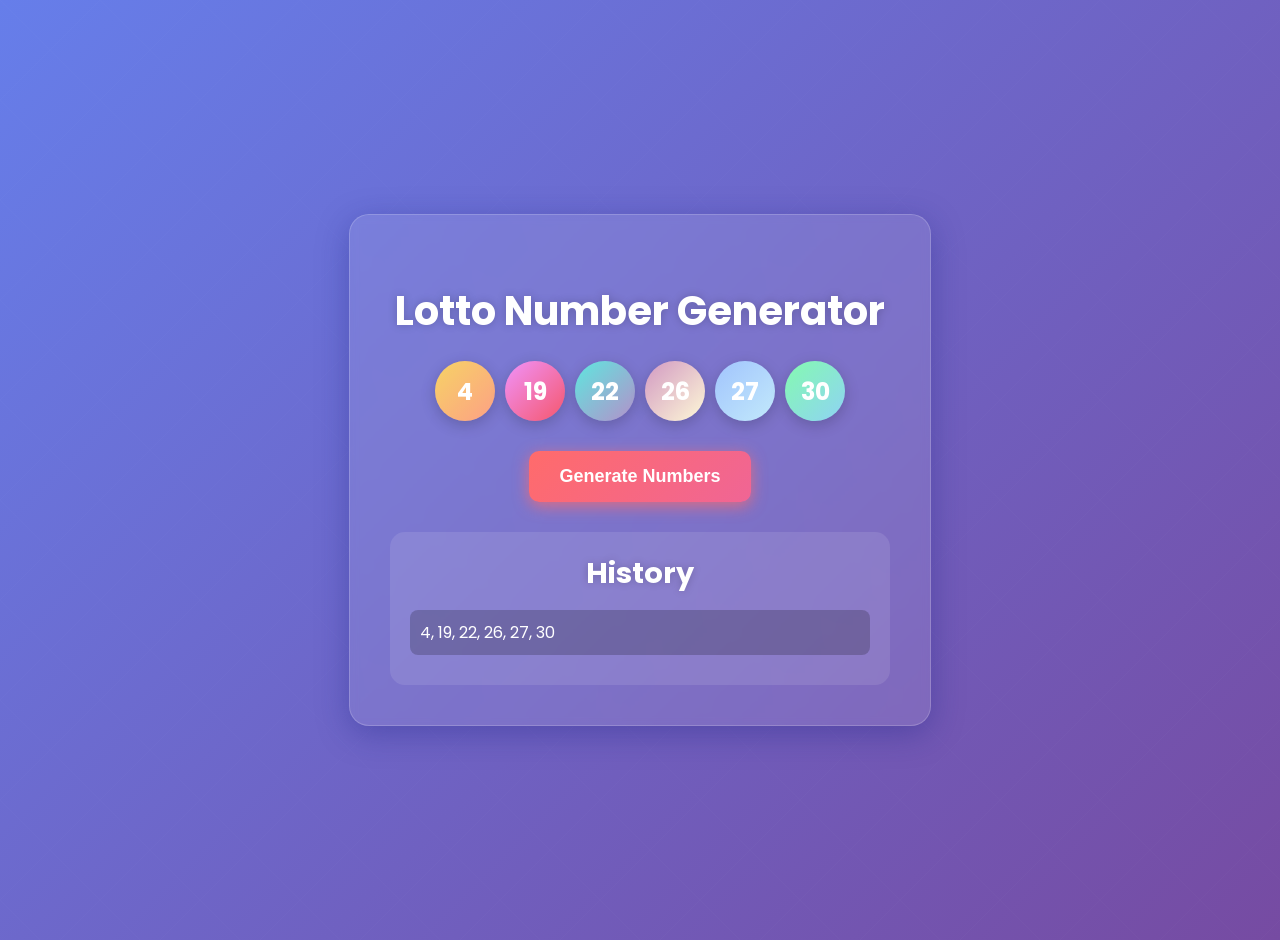
==== index.html @ d3667611 "chore: initial project commit with web components and firebase configuration" ====
<!DOCTYPE html>
<html lang="en">
<head>
    <meta charset="UTF-8">
    <meta name="viewport" content="width=device-width, initial-scale=1.0">
    <title>Lotto Number Generator</title>
    <link rel="stylesheet" href="style.css">
</head>
<body>
    <div class="container">
        <h1>Lotto Number Generator</h1>
        <lotto-display></lotto-display>
        <button id="generate-btn">Generate Numbers</button>
        <div class="history-container">
            <h2>History</h2>
            <ul id="history-list"></ul>
        </div>
    </div>
    <script src="main.js"></script>
</body>
</html>
---- style.css ----
@import url('https://fonts.googleapis.com/css2?family=Poppins:wght@400;600;700&display=swap');

body {
    font-family: 'Poppins', sans-serif;
    display: flex;
    justify-content: center;
    align-items: center;
    min-height: 100vh;
    margin: 0;
    background: linear-gradient(135deg, #667eea 0%, #764ba2 100%);
    position: relative;
    overflow-x: hidden;
    padding: 20px 0;
}

body::before {
    content: '';
    position: absolute;
    top: 0;
    left: 0;
    width: 100%;
    height: 100%;
    background-image: url('data:image/svg+xml,<svg xmlns="http://www.w3.org/2000/svg" width="100" height="100" viewBox="0 0 100 100"><rect width="100" height="100" fill="none"/><path d="M0,100 C25,75 75,25 100,0" stroke="rgba(255,255,255,0.05)" stroke-width="1" fill="none"/><path d="M0,0 C25,25 75,75 100,100" stroke="rgba(255,255,255,0.05)" stroke-width="1" fill="none"/></svg>');
    opacity: 0.3;
}

.container {
    text-align: center;
    background: rgba(255, 255, 255, 0.1);
    padding: 40px;
    border-radius: 20px;
    box-shadow: 0 8px 32px 0 rgba(31, 38, 135, 0.37);
    backdrop-filter: blur(4px);
    -webkit-backdrop-filter: blur(4px);
    border: 1px solid rgba(255, 255, 255, 0.18);
    max-width: 90%;
    width: 500px;
}

h1 {
    font-size: 2.5em;
    color: #fff;
    margin-bottom: 20px;
    text-shadow: 0 0 10px rgba(0,0,0,0.2);
}

lotto-display {
    display: block;
    margin-bottom: 30px;
}

#generate-btn {
    padding: 15px 30px;
    font-size: 18px;
    font-weight: 600;
    cursor: pointer;
    border: none;
    border-radius: 10px;
    background: linear-gradient(135deg, #ff6b6b, #f06595);
    color: white;
    transition: all 0.3s ease;
    box-shadow: 0 4px 15px 0 rgba(255, 107, 107, 0.75);
    margin-bottom: 30px;
}

#generate-btn:hover {
    transform: translateY(-3px);
    box-shadow: 0 6px 20px 0 rgba(255, 107, 107, 0.9);
}

.history-container {
    background: rgba(255, 255, 255, 0.1);
    padding: 20px;
    border-radius: 15px;
}

h2 {
    color: #fff;
    font-size: 1.8em;
    margin-top: 0;
    margin-bottom: 15px;
    text-shadow: 0 0 8px rgba(0,0,0,0.2);
}

#history-list {
    list-style: none;
    padding: 0;
    margin: 0;
    max-height: 200px;
    overflow-y: auto;
}

#history-list li {
    background: rgba(0, 0, 0, 0.2);
    color: #fff;
    padding: 10px;
    border-radius: 8px;
    margin-bottom: 10px;
    display: flex;
    justify-content: space-between;
    align-items: center;
    font-size: 16px;
}
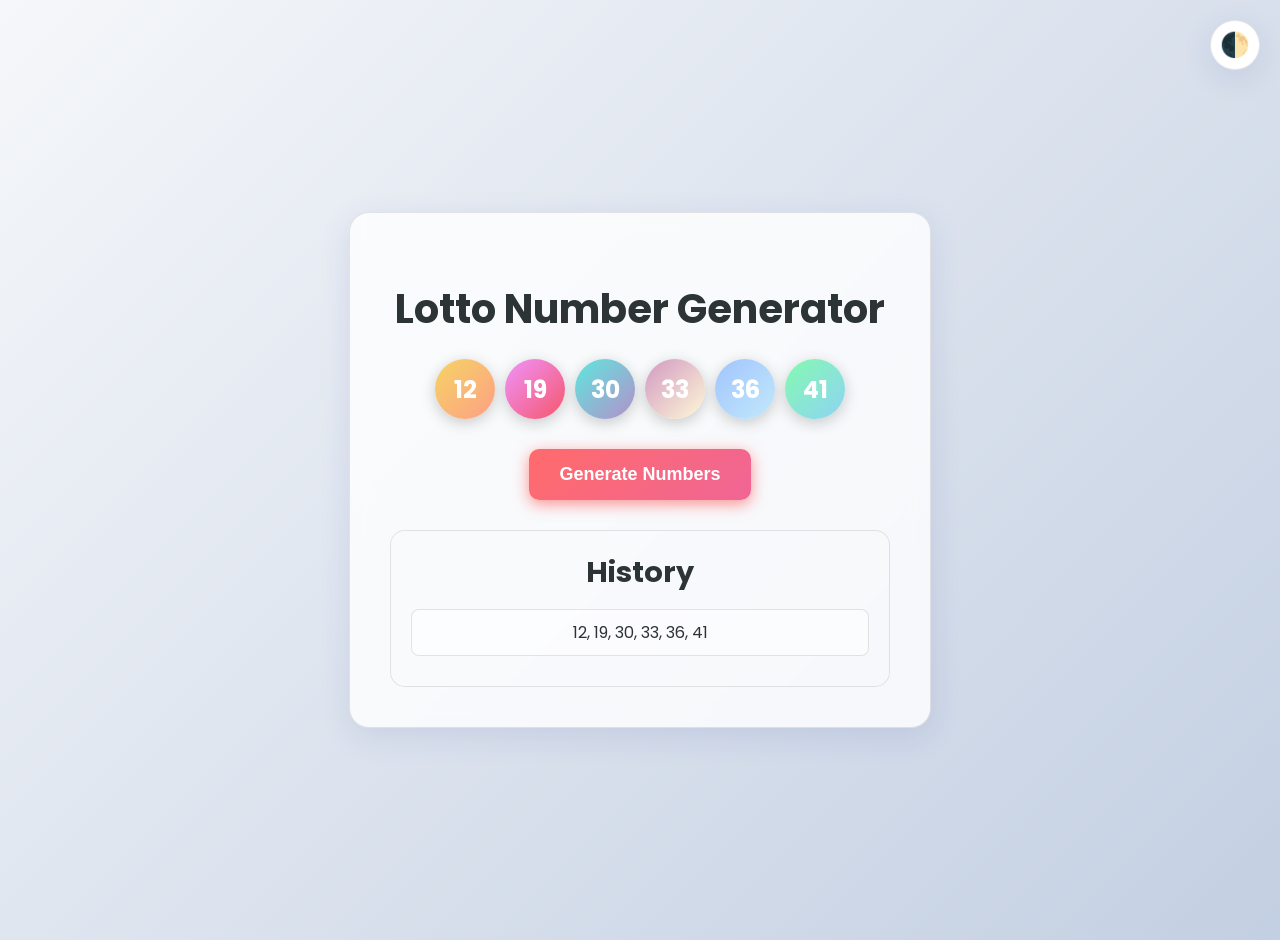
==== commit 02739ecc: "feat: add dark/light mode toggle with persistence" ====
--- a/index.html
+++ b/index.html
@@ -8,6 +8,9 @@
     <link rel="stylesheet" href="style.css">
 </head>
 <body>
+    <div class="theme-toggle">
+        <button id="theme-btn" title="Toggle Theme">🌓</button>
+    </div>
     <div class="container">
         <h1>Lotto Number Generator</h1>
         <lotto-display></lotto-display>
--- a/style.css
+++ b/style.css
@@ -1,5 +1,28 @@
+@import url('https://fonts.googleapis.com/css2?family=Poppins:wght@400;600;700&display=swap');
 
-@import url('https://fonts.googleapis.com/css2?family=Poppins:wght@400;600;700&display=swap');
+:root {
+    --bg-gradient: linear-gradient(135deg, #f5f7fa 0%, #c3cfe2 100%);
+    --container-bg: rgba(255, 255, 255, 0.8);
+    --text-color: #2d3436;
+    --heading-color: #2d3436;
+    --border-color: rgba(0, 0, 0, 0.1);
+    --card-shadow: 0 8px 32px 0 rgba(31, 38, 135, 0.1);
+    --history-item-bg: rgba(255, 255, 255, 0.5);
+    --history-text: #2d3436;
+    --toggle-bg: #fff;
+}
+
+.dark-mode {
+    --bg-gradient: linear-gradient(135deg, #2d3436 0%, #000000 100%);
+    --container-bg: rgba(45, 52, 54, 0.7);
+    --text-color: #dfe6e9;
+    --heading-color: #ffffff;
+    --border-color: rgba(255, 255, 255, 0.1);
+    --card-shadow: 0 8px 32px 0 rgba(0, 0, 0, 0.5);
+    --history-item-bg: rgba(0, 0, 0, 0.3);
+    --history-text: #dfe6e9;
+    --toggle-bg: #2d3436;
+}
 
 body {
     font-family: 'Poppins', sans-serif;
@@ -8,10 +31,12 @@
     align-items: center;
     min-height: 100vh;
     margin: 0;
-    background: linear-gradient(135deg, #667eea 0%, #764ba2 100%);
+    background: var(--bg-gradient);
+    color: var(--text-color);
     position: relative;
     overflow-x: hidden;
     padding: 20px 0;
+    transition: background 0.5s ease;
 }
 
 body::before {
@@ -22,27 +47,54 @@
     width: 100%;
     height: 100%;
     background-image: url('data:image/svg+xml,<svg xmlns="http://www.w3.org/2000/svg" width="100" height="100" viewBox="0 0 100 100"><rect width="100" height="100" fill="none"/><path d="M0,100 C25,75 75,25 100,0" stroke="rgba(255,255,255,0.05)" stroke-width="1" fill="none"/><path d="M0,0 C25,25 75,75 100,100" stroke="rgba(255,255,255,0.05)" stroke-width="1" fill="none"/></svg>');
-    opacity: 0.3;
+    opacity: 0.1;
+}
+
+.theme-toggle {
+    position: fixed;
+    top: 20px;
+    right: 20px;
+    z-index: 1000;
+}
+
+#theme-btn {
+    background: var(--toggle-bg);
+    border: 1px solid var(--border-color);
+    border-radius: 50%;
+    width: 50px;
+    height: 50px;
+    cursor: pointer;
+    display: flex;
+    justify-content: center;
+    align-items: center;
+    font-size: 24px;
+    box-shadow: var(--card-shadow);
+    transition: all 0.3s ease;
+    color: var(--text-color);
+}
+
+#theme-btn:hover {
+    transform: scale(1.1);
 }
 
 .container {
     text-align: center;
-    background: rgba(255, 255, 255, 0.1);
+    background: var(--container-bg);
     padding: 40px;
     border-radius: 20px;
-    box-shadow: 0 8px 32px 0 rgba(31, 38, 135, 0.37);
-    backdrop-filter: blur(4px);
-    -webkit-backdrop-filter: blur(4px);
-    border: 1px solid rgba(255, 255, 255, 0.18);
+    box-shadow: var(--card-shadow);
+    backdrop-filter: blur(10px);
+    -webkit-backdrop-filter: blur(10px);
+    border: 1px solid var(--border-color);
     max-width: 90%;
     width: 500px;
+    transition: all 0.5s ease;
 }
 
 h1 {
     font-size: 2.5em;
-    color: #fff;
+    color: var(--heading-color);
     margin-bottom: 20px;
-    text-shadow: 0 0 10px rgba(0,0,0,0.2);
 }
 
 lotto-display {
@@ -70,17 +122,17 @@
 }
 
 .history-container {
-    background: rgba(255, 255, 255, 0.1);
+    background: rgba(255, 255, 255, 0.05);
     padding: 20px;
     border-radius: 15px;
+    border: 1px solid var(--border-color);
 }
 
 h2 {
-    color: #fff;
+    color: var(--heading-color);
     font-size: 1.8em;
     margin-top: 0;
     margin-bottom: 15px;
-    text-shadow: 0 0 8px rgba(0,0,0,0.2);
 }
 
 #history-list {
@@ -92,13 +144,15 @@
 }
 
 #history-list li {
-    background: rgba(0, 0, 0, 0.2);
-    color: #fff;
+    background: var(--history-item-bg);
+    color: var(--history-text);
     padding: 10px;
     border-radius: 8px;
     margin-bottom: 10px;
     display: flex;
-    justify-content: space-between;
+    justify-content: center;
     align-items: center;
     font-size: 16px;
+    border: 1px solid var(--border-color);
+    transition: all 0.3s ease;
 }
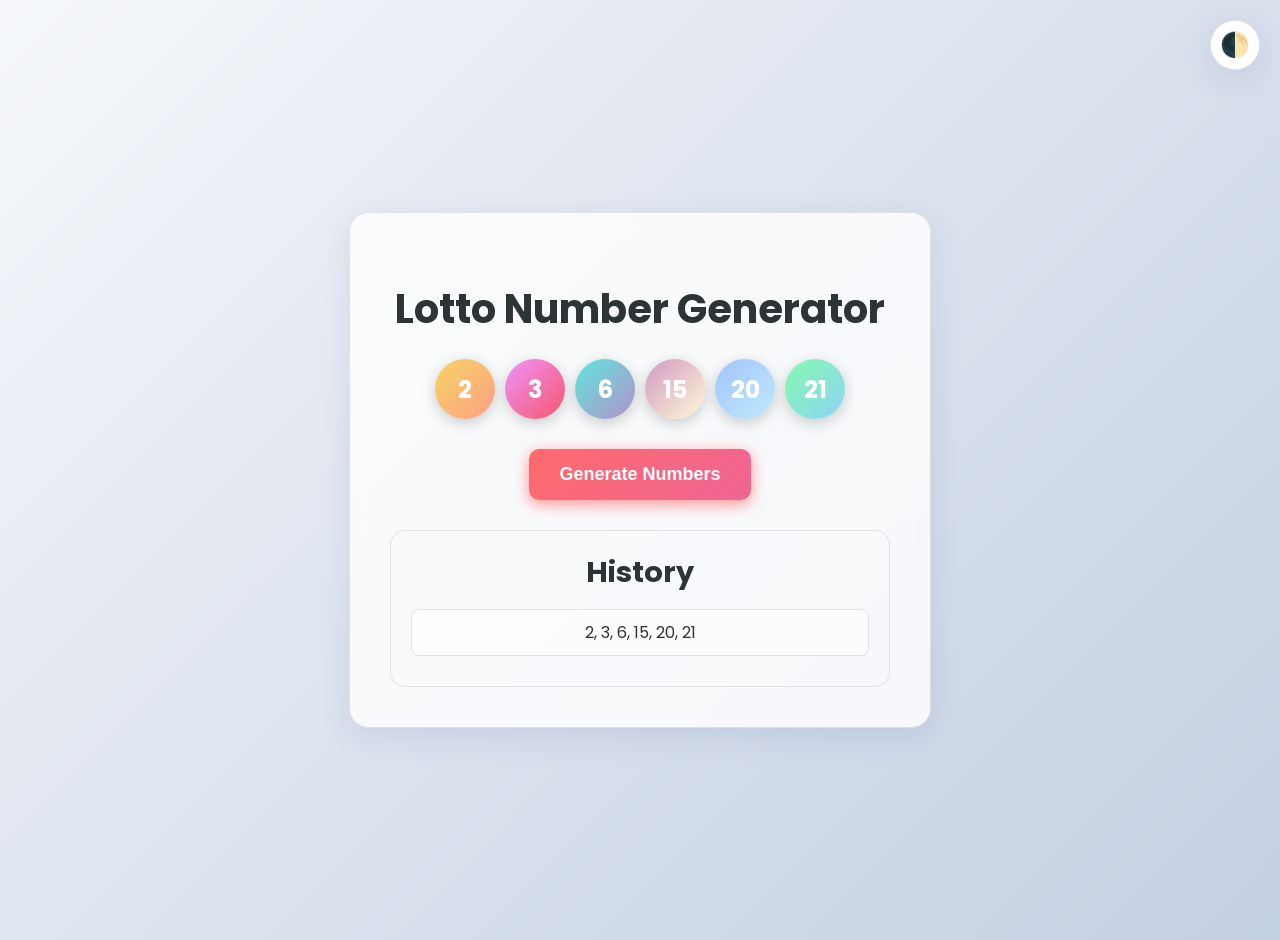
==== commit 34c26a66: "chore: integrate Google AdSense" ====
--- a/index.html
+++ b/index.html
@@ -5,6 +5,8 @@
     <meta charset="UTF-8">
     <meta name="viewport" content="width=device-width, initial-scale=1.0">
     <title>Lotto Number Generator</title>
+    <script async src="https://pagead2.googlesyndication.com/pagead/js/adsbygoogle.js?client=ca-pub-5428791469263726"
+     crossorigin="anonymous"></script>
     <link rel="stylesheet" href="style.css">
 </head>
 <body>
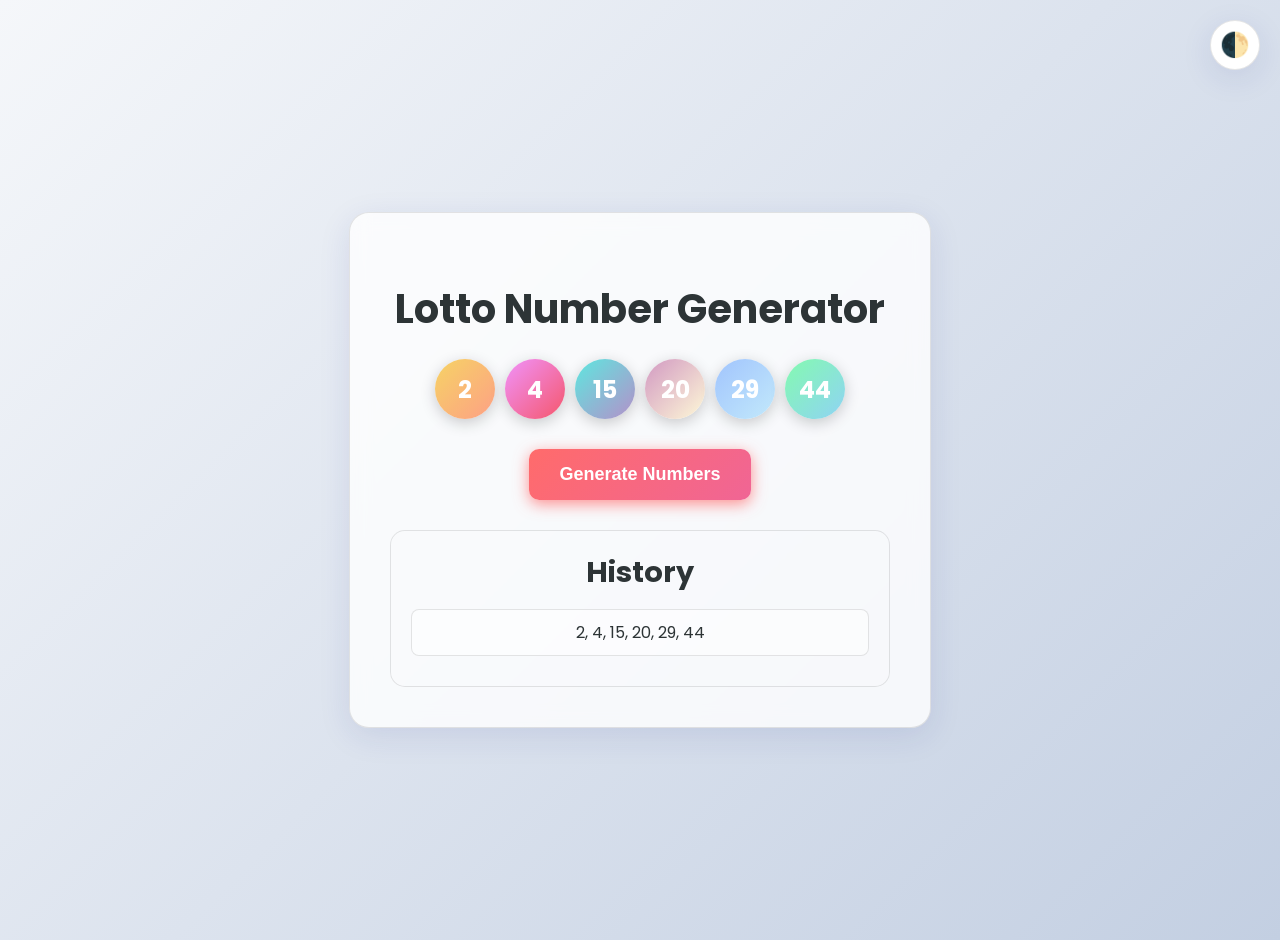
==== commit 5a5a3925: "chore: add Google AdSense account verification meta tag" ====
--- a/index.html
+++ b/index.html
@@ -5,6 +5,7 @@
     <meta charset="UTF-8">
     <meta name="viewport" content="width=device-width, initial-scale=1.0">
     <title>Lotto Number Generator</title>
+    <meta name="google-adsense-account" content="ca-pub-5428791469263726">
     <script async src="https://pagead2.googlesyndication.com/pagead/js/adsbygoogle.js?client=ca-pub-5428791469263726"
      crossorigin="anonymous"></script>
     <link rel="stylesheet" href="style.css">
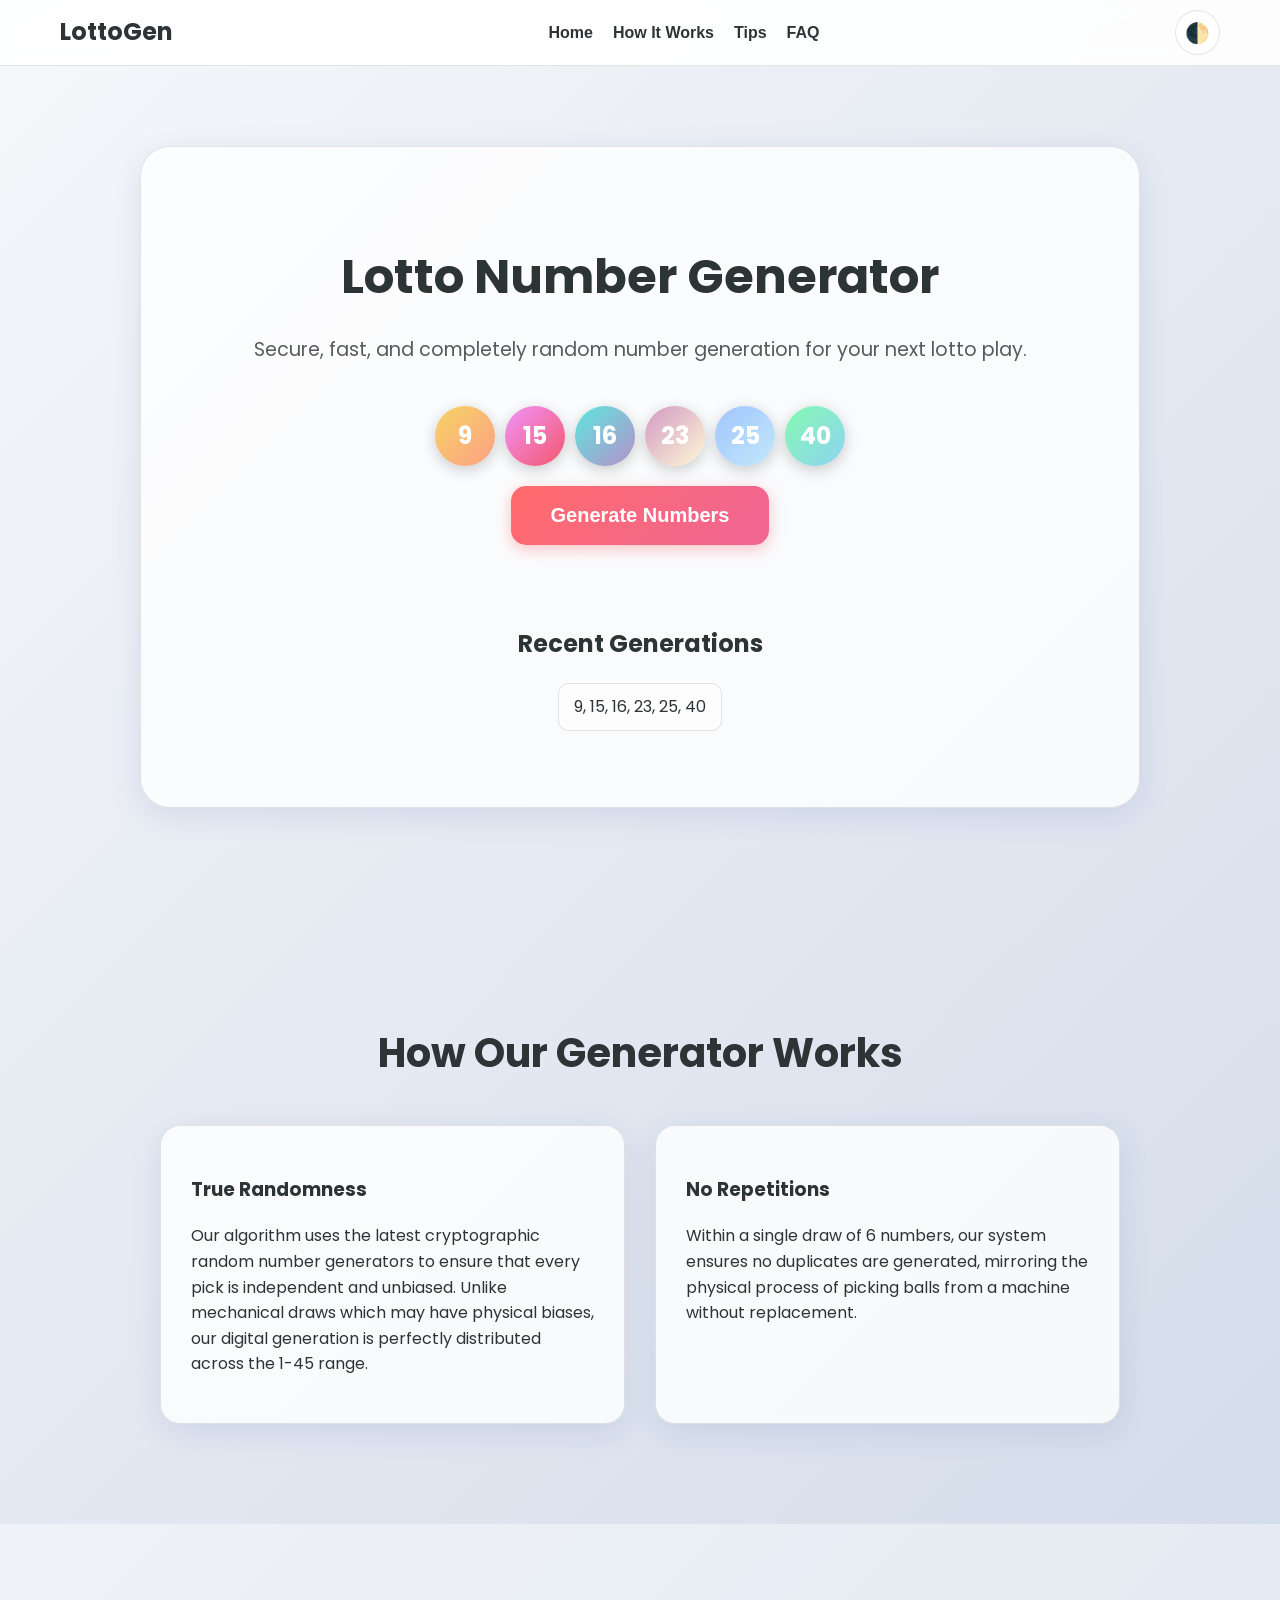
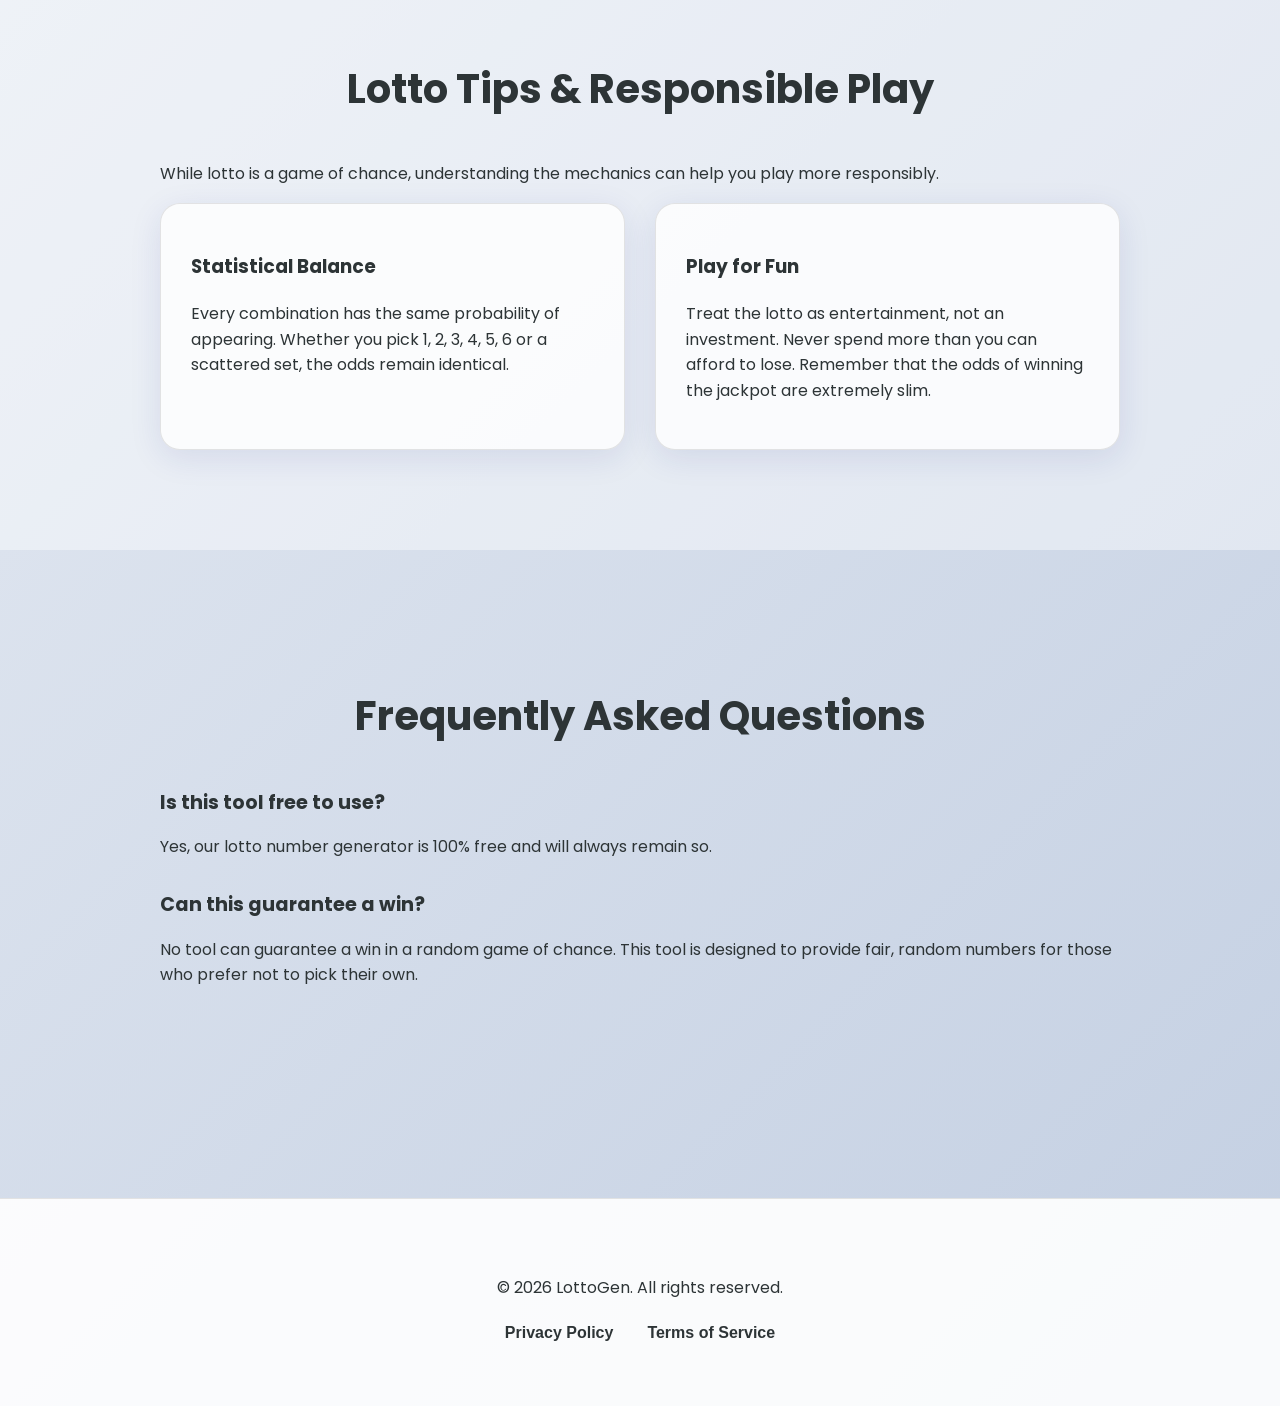
==== commit 32d4238b: "feat: optimize site for AdSense approval with rich content and legal pages" ====
--- a/index.html
+++ b/index.html
@@ -1,28 +1,112 @@
-
 <!DOCTYPE html>
 <html lang="en">
 <head>
     <meta charset="UTF-8">
     <meta name="viewport" content="width=device-width, initial-scale=1.0">
-    <title>Lotto Number Generator</title>
+    <title>Lotto Number Generator - Professional & Fair Random Picks</title>
+    <meta name="description" content="Generate random lotto numbers with our advanced tool. Learn about lotto odds, tips for responsible play, and track your generation history.">
     <meta name="google-adsense-account" content="ca-pub-5428791469263726">
     <script async src="https://pagead2.googlesyndication.com/pagead/js/adsbygoogle.js?client=ca-pub-5428791469263726"
      crossorigin="anonymous"></script>
     <link rel="stylesheet" href="style.css">
 </head>
 <body>
-    <div class="theme-toggle">
-        <button id="theme-btn" title="Toggle Theme">🌓</button>
-    </div>
-    <div class="container">
-        <h1>Lotto Number Generator</h1>
-        <lotto-display></lotto-display>
-        <button id="generate-btn">Generate Numbers</button>
-        <div class="history-container">
-            <h2>History</h2>
-            <ul id="history-list"></ul>
+    <header>
+        <nav>
+            <div class="logo">LottoGen</div>
+            <ul>
+                <li><a href="#home">Home</a></li>
+                <li><a href="#how-it-works">How It Works</a></li>
+                <li><a href="#tips">Tips</a></li>
+                <li><a href="#faq">FAQ</a></li>
+            </ul>
+            <div class="theme-toggle">
+                <button id="theme-btn" title="Toggle Theme">🌓</button>
+            </div>
+        </nav>
+    </header>
+
+    <main id="home">
+        <div class="hero-section">
+            <div class="container">
+                <h1>Lotto Number Generator</h1>
+                <p class="subtitle">Secure, fast, and completely random number generation for your next lotto play.</p>
+                
+                <lotto-display></lotto-display>
+                
+                <div class="action-area">
+                    <button id="generate-btn">Generate Numbers</button>
+                </div>
+
+                <div class="history-container">
+                    <h2>Recent Generations</h2>
+                    <ul id="history-list"></ul>
+                </div>
+            </div>
         </div>
-    </div>
+
+        <section id="how-it-works" class="content-section">
+            <div class="container">
+                <h2>How Our Generator Works</h2>
+                <div class="content-grid">
+                    <div class="content-card">
+                        <h3>True Randomness</h3>
+                        <p>Our algorithm uses the latest cryptographic random number generators to ensure that every pick is independent and unbiased. Unlike mechanical draws which may have physical biases, our digital generation is perfectly distributed across the 1-45 range.</p>
+                    </div>
+                    <div class="content-card">
+                        <h3>No Repetitions</h3>
+                        <p>Within a single draw of 6 numbers, our system ensures no duplicates are generated, mirroring the physical process of picking balls from a machine without replacement.</p>
+                    </div>
+                </div>
+            </div>
+        </section>
+
+        <section id="tips" class="content-section alternate">
+            <div class="container">
+                <h2>Lotto Tips & Responsible Play</h2>
+                <p>While lotto is a game of chance, understanding the mechanics can help you play more responsibly.</p>
+                <div class="content-grid">
+                    <div class="content-card">
+                        <h3>Statistical Balance</h3>
+                        <p>Every combination has the same probability of appearing. Whether you pick 1, 2, 3, 4, 5, 6 or a scattered set, the odds remain identical.</p>
+                    </div>
+                    <div class="content-card">
+                        <h3>Play for Fun</h3>
+                        <p>Treat the lotto as entertainment, not an investment. Never spend more than you can afford to lose. Remember that the odds of winning the jackpot are extremely slim.</p>
+                    </div>
+                </div>
+            </div>
+        </section>
+
+        <section id="faq" class="content-section">
+            <div class="container">
+                <h2>Frequently Asked Questions</h2>
+                <div class="faq-item">
+                    <h4>Is this tool free to use?</h4>
+                    <p>Yes, our lotto number generator is 100% free and will always remain so.</p>
+                </div>
+                <div class="faq-item">
+                    <h4>Can this guarantee a win?</h4>
+                    <p>No tool can guarantee a win in a random game of chance. This tool is designed to provide fair, random numbers for those who prefer not to pick their own.</p>
+                </div>
+            </div>
+        </section>
+    </main>
+
+    <footer>
+        <div class="container">
+            <div class="footer-content">
+                <div class="footer-info">
+                    <p>&copy; 2026 LottoGen. All rights reserved.</p>
+                </div>
+                <div class="footer-links">
+                    <a href="privacy.html">Privacy Policy</a>
+                    <a href="terms.html">Terms of Service</a>
+                </div>
+            </div>
+        </div>
+    </footer>
+
     <script src="main.js"></script>
 </body>
 </html>
--- a/style.css
+++ b/style.css
@@ -10,6 +10,8 @@
     --history-item-bg: rgba(255, 255, 255, 0.5);
     --history-text: #2d3436;
     --toggle-bg: #fff;
+    --section-alternate-bg: rgba(255, 255, 255, 0.4);
+    --nav-bg: rgba(255, 255, 255, 0.9);
 }
 
 .dark-mode {
@@ -22,137 +24,237 @@
     --history-item-bg: rgba(0, 0, 0, 0.3);
     --history-text: #dfe6e9;
     --toggle-bg: #2d3436;
+    --section-alternate-bg: rgba(0, 0, 0, 0.2);
+    --nav-bg: rgba(45, 52, 54, 0.95);
+}
+
+* {
+    box-sizing: border-box;
+    scroll-behavior: smooth;
 }
 
 body {
     font-family: 'Poppins', sans-serif;
-    display: flex;
-    justify-content: center;
-    align-items: center;
-    min-height: 100vh;
     margin: 0;
     background: var(--bg-gradient);
     color: var(--text-color);
-    position: relative;
-    overflow-x: hidden;
-    padding: 20px 0;
+    line-height: 1.6;
     transition: background 0.5s ease;
 }
 
-body::before {
-    content: '';
-    position: absolute;
+header {
+    position: sticky;
     top: 0;
-    left: 0;
-    width: 100%;
-    height: 100%;
-    background-image: url('data:image/svg+xml,<svg xmlns="http://www.w3.org/2000/svg" width="100" height="100" viewBox="0 0 100 100"><rect width="100" height="100" fill="none"/><path d="M0,100 C25,75 75,25 100,0" stroke="rgba(255,255,255,0.05)" stroke-width="1" fill="none"/><path d="M0,0 C25,25 75,75 100,100" stroke="rgba(255,255,255,0.05)" stroke-width="1" fill="none"/></svg>');
-    opacity: 0.1;
-}
-
-.theme-toggle {
-    position: fixed;
-    top: 20px;
-    right: 20px;
     z-index: 1000;
-}
-
-#theme-btn {
-    background: var(--toggle-bg);
-    border: 1px solid var(--border-color);
-    border-radius: 50%;
-    width: 50px;
-    height: 50px;
-    cursor: pointer;
-    display: flex;
-    justify-content: center;
-    align-items: center;
-    font-size: 24px;
-    box-shadow: var(--card-shadow);
-    transition: all 0.3s ease;
-    color: var(--text-color);
-}
-
-#theme-btn:hover {
-    transform: scale(1.1);
-}
-
-.container {
-    text-align: center;
-    background: var(--container-bg);
-    padding: 40px;
-    border-radius: 20px;
-    box-shadow: var(--card-shadow);
+    background: var(--nav-bg);
     backdrop-filter: blur(10px);
     -webkit-backdrop-filter: blur(10px);
-    border: 1px solid var(--border-color);
-    max-width: 90%;
-    width: 500px;
-    transition: all 0.5s ease;
+    border-bottom: 1px solid var(--border-color);
+    padding: 10px 0;
+}
+
+nav {
+    display: flex;
+    justify-content: space-between;
+    align-items: center;
+    max-width: 1200px;
+    margin: 0 auto;
+    padding: 0 20px;
+}
+
+.logo {
+    font-size: 24px;
+    font-weight: 700;
+    color: var(--heading-color);
+}
+
+nav ul {
+    display: flex;
+    list-style: none;
+    margin: 0;
+    padding: 0;
+}
+
+nav ul li {
+    margin-left: 20px;
+}
+
+nav ul li a {
+    text-decoration: none;
+    color: var(--text-color);
+    font-weight: 600;
+    transition: color 0.3s;
+}
+
+nav ul li a:hover {
+    color: #ff6b6b;
+}
+
+.container {
+    max-width: 1000px;
+    margin: 0 auto;
+    padding: 20px;
+}
+
+.hero-section {
+    padding: 80px 0;
+    text-align: center;
+}
+
+.hero-section .container {
+    background: var(--container-bg);
+    padding: 60px;
+    border-radius: 30px;
+    box-shadow: var(--card-shadow);
+    border: 1px solid var(--border-color);
 }
 
 h1 {
+    font-size: 3em;
+    color: var(--heading-color);
+    margin-bottom: 10px;
+}
+
+.subtitle {
+    font-size: 1.2em;
+    margin-bottom: 40px;
+    opacity: 0.8;
+}
+
+.content-section {
+    padding: 80px 0;
+}
+
+.content-section.alternate {
+    background: var(--section-alternate-bg);
+}
+
+.content-section h2 {
+    text-align: center;
     font-size: 2.5em;
-    color: var(--heading-color);
-    margin-bottom: 20px;
-}
-
-lotto-display {
-    display: block;
+    margin-bottom: 40px;
+    color: var(--heading-color);
+}
+
+.content-grid {
+    display: grid;
+    grid-template-columns: repeat(auto-fit, minmax(300px, 1fr));
+    gap: 30px;
+}
+
+.content-card {
+    background: var(--container-bg);
+    padding: 30px;
+    border-radius: 20px;
+    border: 1px solid var(--border-color);
+    box-shadow: var(--card-shadow);
+}
+
+.faq-item {
     margin-bottom: 30px;
 }
 
+.faq-item h4 {
+    font-size: 1.2em;
+    color: var(--heading-color);
+    margin-bottom: 10px;
+}
+
 #generate-btn {
-    padding: 15px 30px;
-    font-size: 18px;
-    font-weight: 600;
+    padding: 18px 40px;
+    font-size: 20px;
+    font-weight: 700;
     cursor: pointer;
     border: none;
-    border-radius: 10px;
+    border-radius: 15px;
     background: linear-gradient(135deg, #ff6b6b, #f06595);
     color: white;
     transition: all 0.3s ease;
-    box-shadow: 0 4px 15px 0 rgba(255, 107, 107, 0.75);
-    margin-bottom: 30px;
+    box-shadow: 0 4px 15px 0 rgba(255, 107, 107, 0.4);
+    margin: 20px 0 40px;
 }
 
 #generate-btn:hover {
-    transform: translateY(-3px);
-    box-shadow: 0 6px 20px 0 rgba(255, 107, 107, 0.9);
+    transform: translateY(-5px);
+    box-shadow: 0 10px 25px 0 rgba(255, 107, 107, 0.6);
 }
 
 .history-container {
-    background: rgba(255, 255, 255, 0.05);
-    padding: 20px;
-    border-radius: 15px;
-    border: 1px solid var(--border-color);
-}
-
-h2 {
-    color: var(--heading-color);
-    font-size: 1.8em;
-    margin-top: 0;
-    margin-bottom: 15px;
+    margin-top: 40px;
 }
 
 #history-list {
     list-style: none;
     padding: 0;
-    margin: 0;
-    max-height: 200px;
-    overflow-y: auto;
+    display: flex;
+    flex-wrap: wrap;
+    justify-content: center;
+    gap: 10px;
 }
 
 #history-list li {
     background: var(--history-item-bg);
-    color: var(--history-text);
-    padding: 10px;
-    border-radius: 8px;
-    margin-bottom: 10px;
+    padding: 10px 15px;
+    border-radius: 10px;
+    border: 1px solid var(--border-color);
+}
+
+#theme-btn {
+    background: var(--toggle-bg);
+    border: 1px solid var(--border-color);
+    border-radius: 50%;
+    width: 45px;
+    height: 45px;
+    cursor: pointer;
     display: flex;
     justify-content: center;
     align-items: center;
-    font-size: 16px;
-    border: 1px solid var(--border-color);
+    font-size: 20px;
     transition: all 0.3s ease;
-}
+    color: var(--text-color);
+}
+
+footer {
+    background: var(--nav-bg);
+    padding: 40px 0;
+    border-top: 1px solid var(--border-color);
+    margin-top: 80px;
+    text-align: center;
+}
+
+.footer-links {
+    margin-top: 20px;
+}
+
+.footer-links a {
+    margin: 0 15px;
+    text-decoration: none;
+    color: var(--text-color);
+    font-weight: 600;
+}
+
+.legal-page .container {
+    background: var(--container-bg);
+    margin-top: 50px;
+    margin-bottom: 50px;
+    padding: 60px;
+    border-radius: 30px;
+    box-shadow: var(--card-shadow);
+}
+
+.back-link {
+    display: inline-block;
+    margin-top: 30px;
+    padding: 10px 20px;
+    background: var(--heading-color);
+    color: var(--container-bg);
+    text-decoration: none;
+    border-radius: 8px;
+}
+
+@media (max-width: 768px) {
+    h1 { font-size: 2em; }
+    nav ul { display: none; } /* Could add hamburger menu for real product */
+    .hero-section .container { padding: 30px; }
+    .legal-page .container { padding: 30px; }
+}
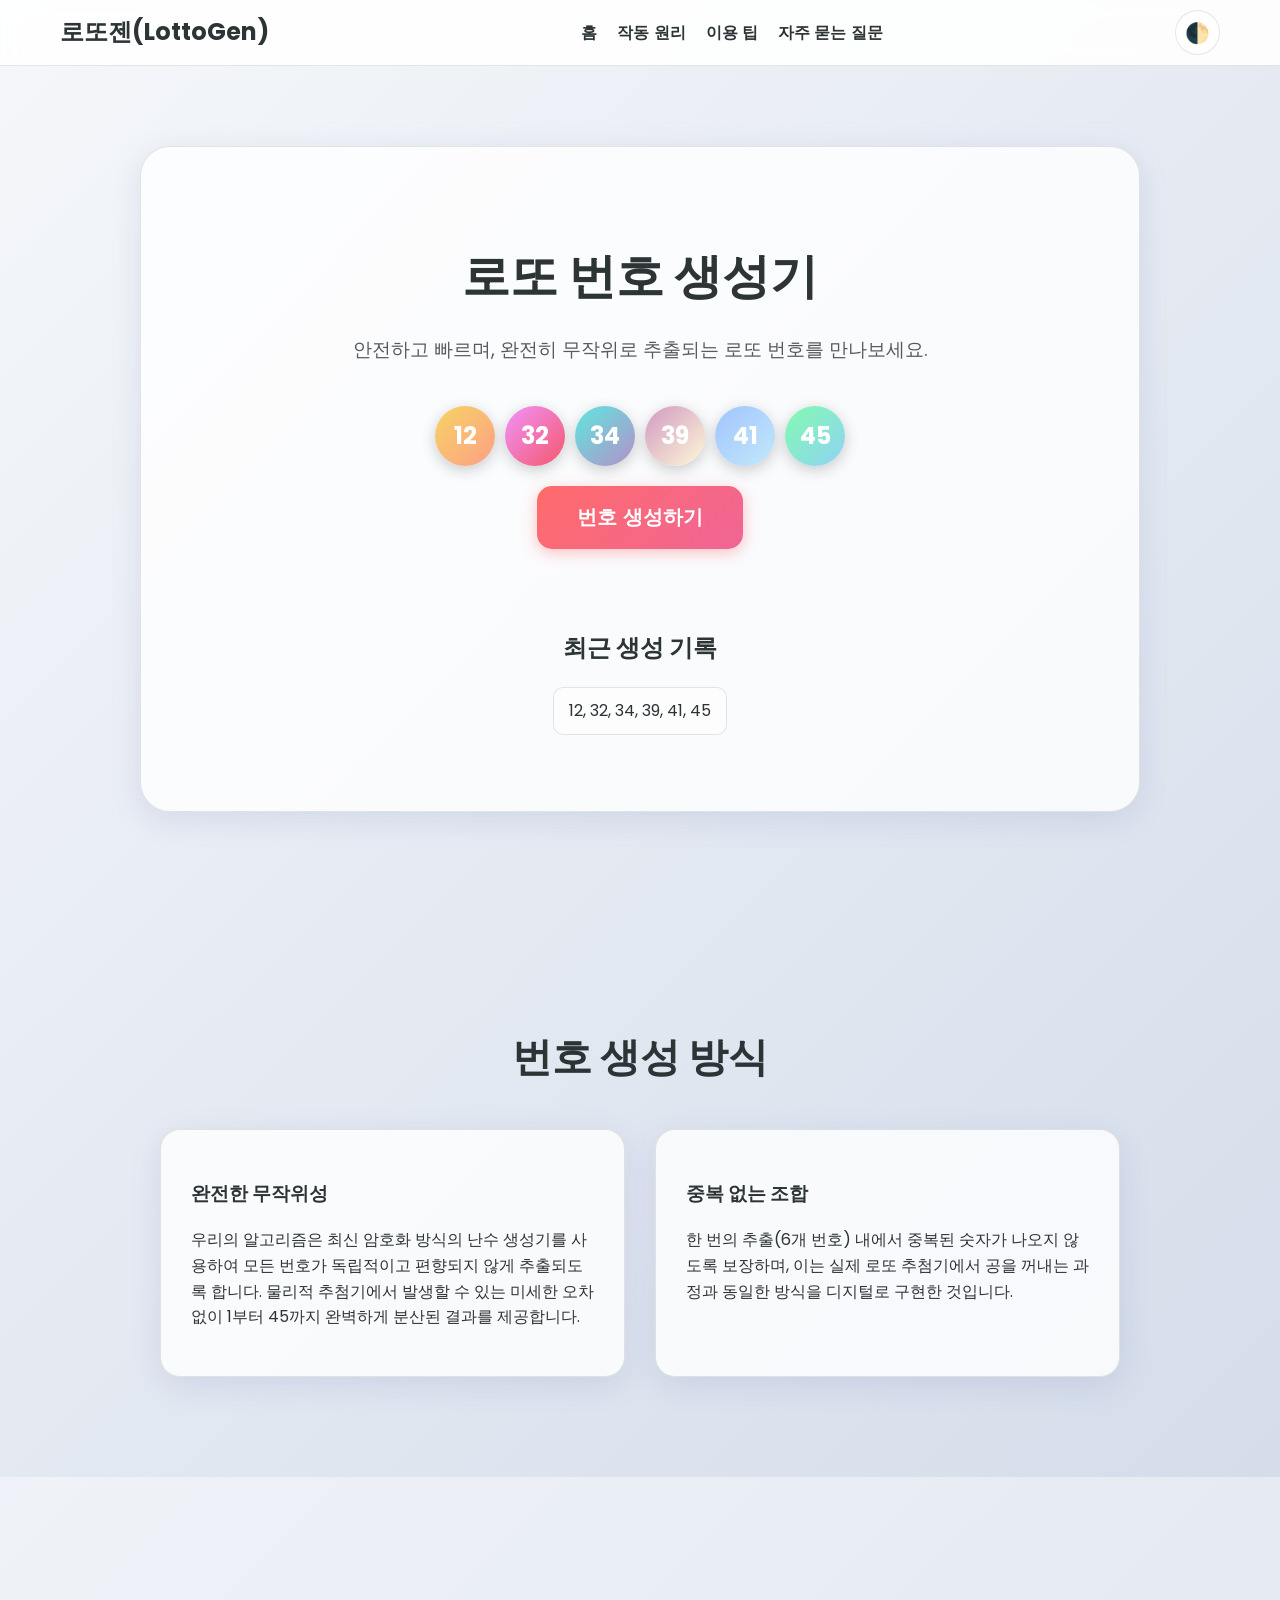
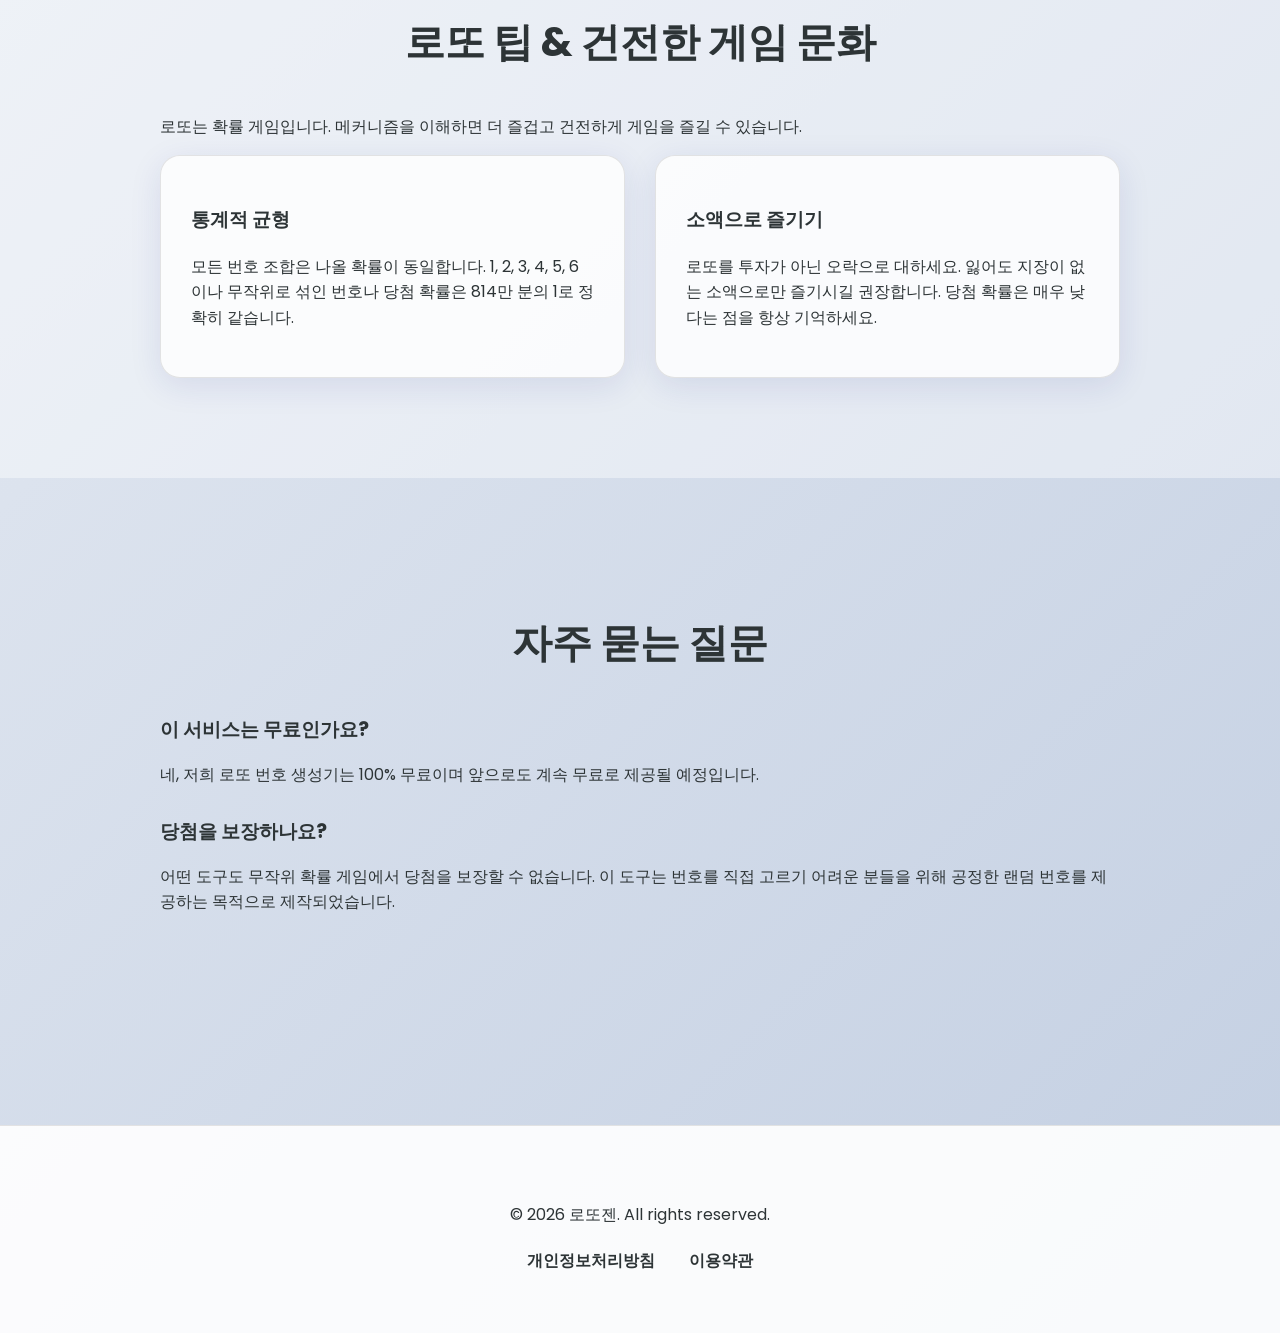
==== commit 1772fb99: "feat: full Korean localization for the website" ====
--- a/index.html
+++ b/index.html
@@ -1,10 +1,10 @@
 <!DOCTYPE html>
-<html lang="en">
+<html lang="ko">
 <head>
     <meta charset="UTF-8">
     <meta name="viewport" content="width=device-width, initial-scale=1.0">
-    <title>Lotto Number Generator - Professional & Fair Random Picks</title>
-    <meta name="description" content="Generate random lotto numbers with our advanced tool. Learn about lotto odds, tips for responsible play, and track your generation history.">
+    <title>로또 번호 생성기 - 전문적이고 공정한 랜덤 추출</title>
+    <meta name="description" content="고급 알고리즘을 사용한 무료 로또 번호 생성기입니다. 로또 확률, 건전한 게임 팁, 생성 기록 확인 기능을 제공합니다.">
     <meta name="google-adsense-account" content="ca-pub-5428791469263726">
     <script async src="https://pagead2.googlesyndication.com/pagead/js/adsbygoogle.js?client=ca-pub-5428791469263726"
      crossorigin="anonymous"></script>
@@ -13,15 +13,15 @@
 <body>
     <header>
         <nav>
-            <div class="logo">LottoGen</div>
+            <div class="logo">로또젠(LottoGen)</div>
             <ul>
-                <li><a href="#home">Home</a></li>
-                <li><a href="#how-it-works">How It Works</a></li>
-                <li><a href="#tips">Tips</a></li>
-                <li><a href="#faq">FAQ</a></li>
+                <li><a href="#home">홈</a></li>
+                <li><a href="#how-it-works">작동 원리</a></li>
+                <li><a href="#tips">이용 팁</a></li>
+                <li><a href="#faq">자주 묻는 질문</a></li>
             </ul>
             <div class="theme-toggle">
-                <button id="theme-btn" title="Toggle Theme">🌓</button>
+                <button id="theme-btn" title="테마 변경">🌓</button>
             </div>
         </nav>
     </header>
@@ -29,17 +29,17 @@
     <main id="home">
         <div class="hero-section">
             <div class="container">
-                <h1>Lotto Number Generator</h1>
-                <p class="subtitle">Secure, fast, and completely random number generation for your next lotto play.</p>
+                <h1>로또 번호 생성기</h1>
+                <p class="subtitle">안전하고 빠르며, 완전히 무작위로 추출되는 로또 번호를 만나보세요.</p>
                 
                 <lotto-display></lotto-display>
                 
                 <div class="action-area">
-                    <button id="generate-btn">Generate Numbers</button>
+                    <button id="generate-btn">번호 생성하기</button>
                 </div>
 
                 <div class="history-container">
-                    <h2>Recent Generations</h2>
+                    <h2>최근 생성 기록</h2>
                     <ul id="history-list"></ul>
                 </div>
             </div>
@@ -47,15 +47,15 @@
 
         <section id="how-it-works" class="content-section">
             <div class="container">
-                <h2>How Our Generator Works</h2>
+                <h2>번호 생성 방식</h2>
                 <div class="content-grid">
                     <div class="content-card">
-                        <h3>True Randomness</h3>
-                        <p>Our algorithm uses the latest cryptographic random number generators to ensure that every pick is independent and unbiased. Unlike mechanical draws which may have physical biases, our digital generation is perfectly distributed across the 1-45 range.</p>
+                        <h3>완전한 무작위성</h3>
+                        <p>우리의 알고리즘은 최신 암호화 방식의 난수 생성기를 사용하여 모든 번호가 독립적이고 편향되지 않게 추출되도록 합니다. 물리적 추첨기에서 발생할 수 있는 미세한 오차 없이 1부터 45까지 완벽하게 분산된 결과를 제공합니다.</p>
                     </div>
                     <div class="content-card">
-                        <h3>No Repetitions</h3>
-                        <p>Within a single draw of 6 numbers, our system ensures no duplicates are generated, mirroring the physical process of picking balls from a machine without replacement.</p>
+                        <h3>중복 없는 조합</h3>
+                        <p>한 번의 추출(6개 번호) 내에서 중복된 숫자가 나오지 않도록 보장하며, 이는 실제 로또 추첨기에서 공을 꺼내는 과정과 동일한 방식을 디지털로 구현한 것입니다.</p>
                     </div>
                 </div>
             </div>
@@ -63,16 +63,16 @@
 
         <section id="tips" class="content-section alternate">
             <div class="container">
-                <h2>Lotto Tips & Responsible Play</h2>
-                <p>While lotto is a game of chance, understanding the mechanics can help you play more responsibly.</p>
+                <h2>로또 팁 & 건전한 게임 문화</h2>
+                <p>로또는 확률 게임입니다. 메커니즘을 이해하면 더 즐겁고 건전하게 게임을 즐길 수 있습니다.</p>
                 <div class="content-grid">
                     <div class="content-card">
-                        <h3>Statistical Balance</h3>
-                        <p>Every combination has the same probability of appearing. Whether you pick 1, 2, 3, 4, 5, 6 or a scattered set, the odds remain identical.</p>
+                        <h3>통계적 균형</h3>
+                        <p>모든 번호 조합은 나올 확률이 동일합니다. 1, 2, 3, 4, 5, 6이나 무작위로 섞인 번호나 당첨 확률은 814만 분의 1로 정확히 같습니다.</p>
                     </div>
                     <div class="content-card">
-                        <h3>Play for Fun</h3>
-                        <p>Treat the lotto as entertainment, not an investment. Never spend more than you can afford to lose. Remember that the odds of winning the jackpot are extremely slim.</p>
+                        <h3>소액으로 즐기기</h3>
+                        <p>로또를 투자가 아닌 오락으로 대하세요. 잃어도 지장이 없는 소액으로만 즐기시길 권장합니다. 당첨 확률은 매우 낮다는 점을 항상 기억하세요.</p>
                     </div>
                 </div>
             </div>
@@ -80,14 +80,14 @@
 
         <section id="faq" class="content-section">
             <div class="container">
-                <h2>Frequently Asked Questions</h2>
+                <h2>자주 묻는 질문</h2>
                 <div class="faq-item">
-                    <h4>Is this tool free to use?</h4>
-                    <p>Yes, our lotto number generator is 100% free and will always remain so.</p>
+                    <h4>이 서비스는 무료인가요?</h4>
+                    <p>네, 저희 로또 번호 생성기는 100% 무료이며 앞으로도 계속 무료로 제공될 예정입니다.</p>
                 </div>
                 <div class="faq-item">
-                    <h4>Can this guarantee a win?</h4>
-                    <p>No tool can guarantee a win in a random game of chance. This tool is designed to provide fair, random numbers for those who prefer not to pick their own.</p>
+                    <h4>당첨을 보장하나요?</h4>
+                    <p>어떤 도구도 무작위 확률 게임에서 당첨을 보장할 수 없습니다. 이 도구는 번호를 직접 고르기 어려운 분들을 위해 공정한 랜덤 번호를 제공하는 목적으로 제작되었습니다.</p>
                 </div>
             </div>
         </section>
@@ -97,11 +97,11 @@
         <div class="container">
             <div class="footer-content">
                 <div class="footer-info">
-                    <p>&copy; 2026 LottoGen. All rights reserved.</p>
+                    <p>&copy; 2026 로또젠. All rights reserved.</p>
                 </div>
                 <div class="footer-links">
-                    <a href="privacy.html">Privacy Policy</a>
-                    <a href="terms.html">Terms of Service</a>
+                    <a href="privacy.html">개인정보처리방침</a>
+                    <a href="terms.html">이용약관</a>
                 </div>
             </div>
         </div>
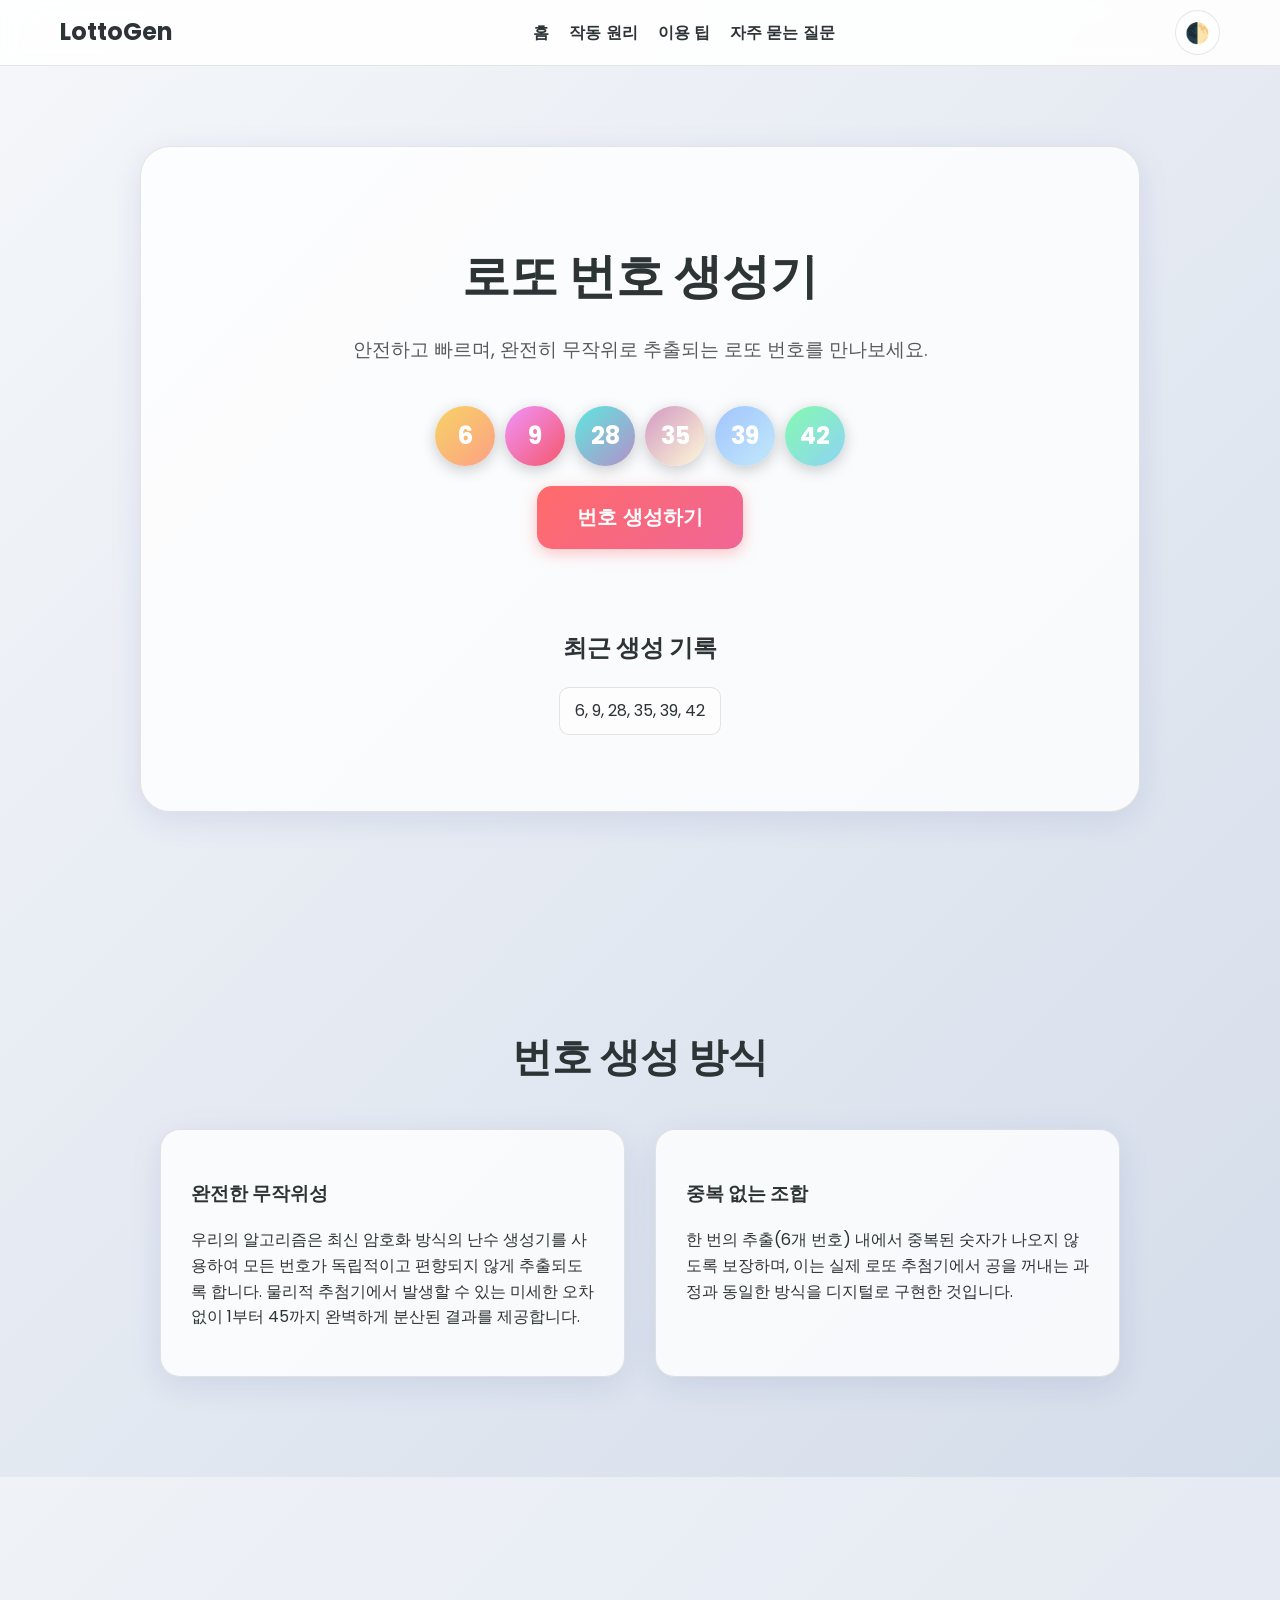
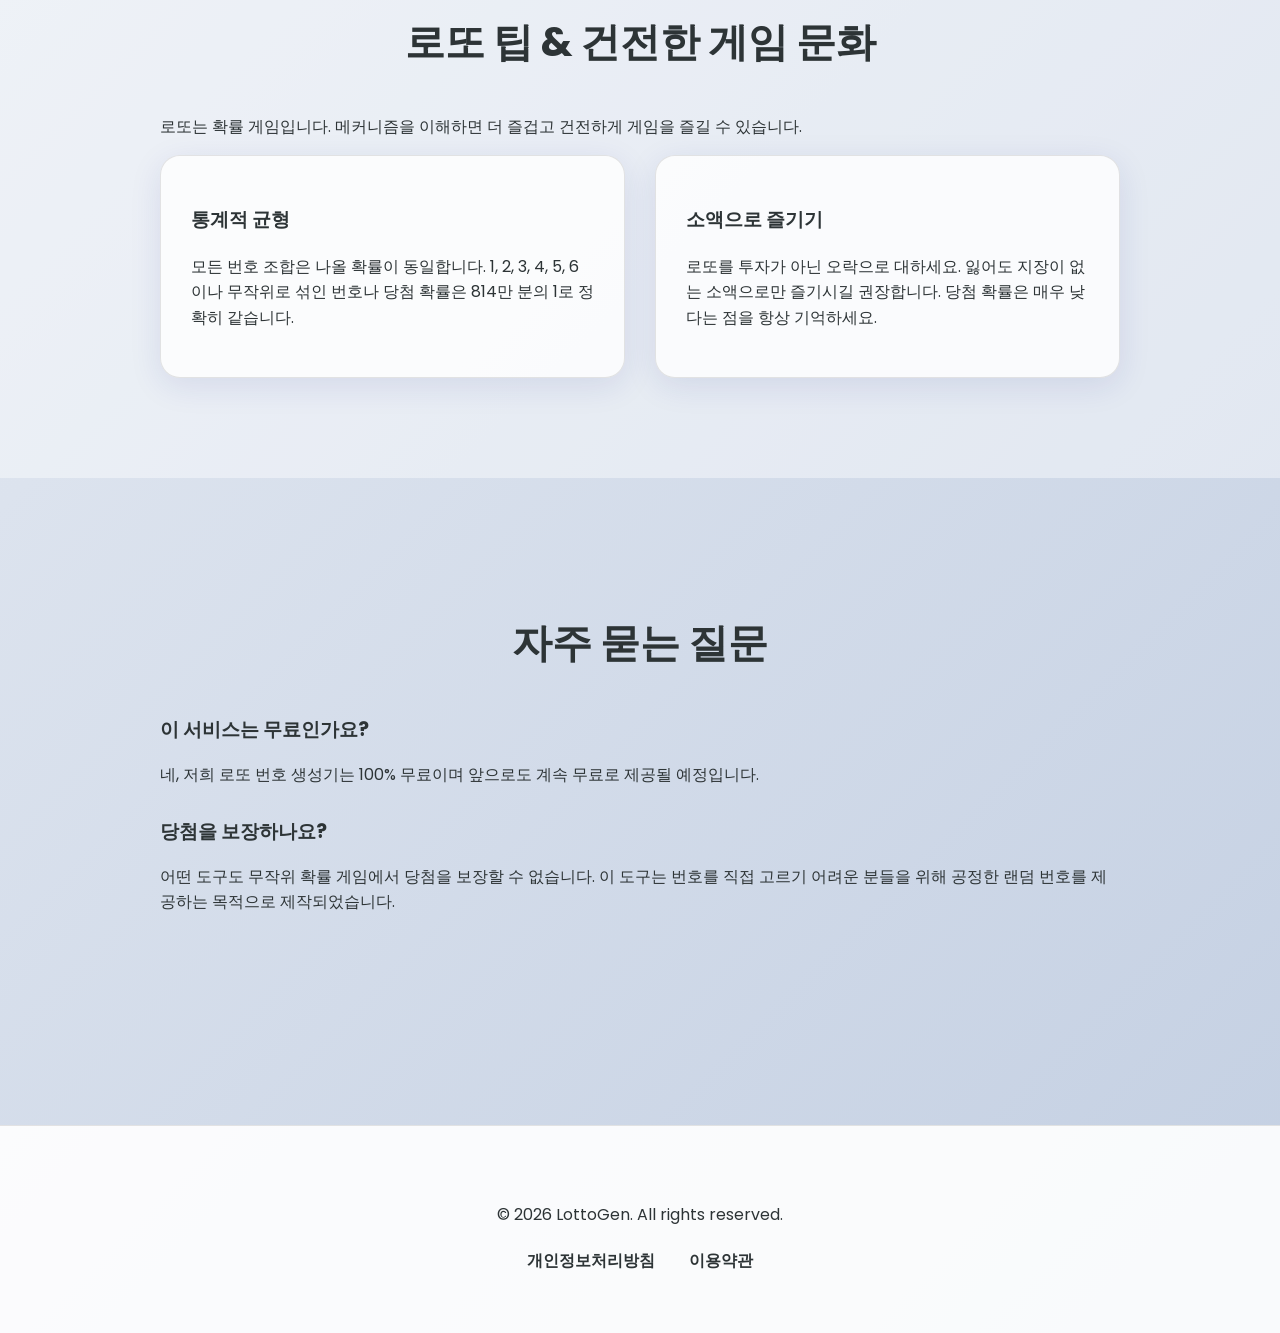
==== commit 06080a40: "style: change brand name back to English LottoGen" ====
--- a/index.html
+++ b/index.html
@@ -13,7 +13,7 @@
 <body>
     <header>
         <nav>
-            <div class="logo">로또젠(LottoGen)</div>
+            <div class="logo">LottoGen</div>
             <ul>
                 <li><a href="#home">홈</a></li>
                 <li><a href="#how-it-works">작동 원리</a></li>
@@ -97,7 +97,7 @@
         <div class="container">
             <div class="footer-content">
                 <div class="footer-info">
-                    <p>&copy; 2026 로또젠. All rights reserved.</p>
+                    <p>&copy; 2026 LottoGen. All rights reserved.</p>
                 </div>
                 <div class="footer-links">
                     <a href="privacy.html">개인정보처리방침</a>
